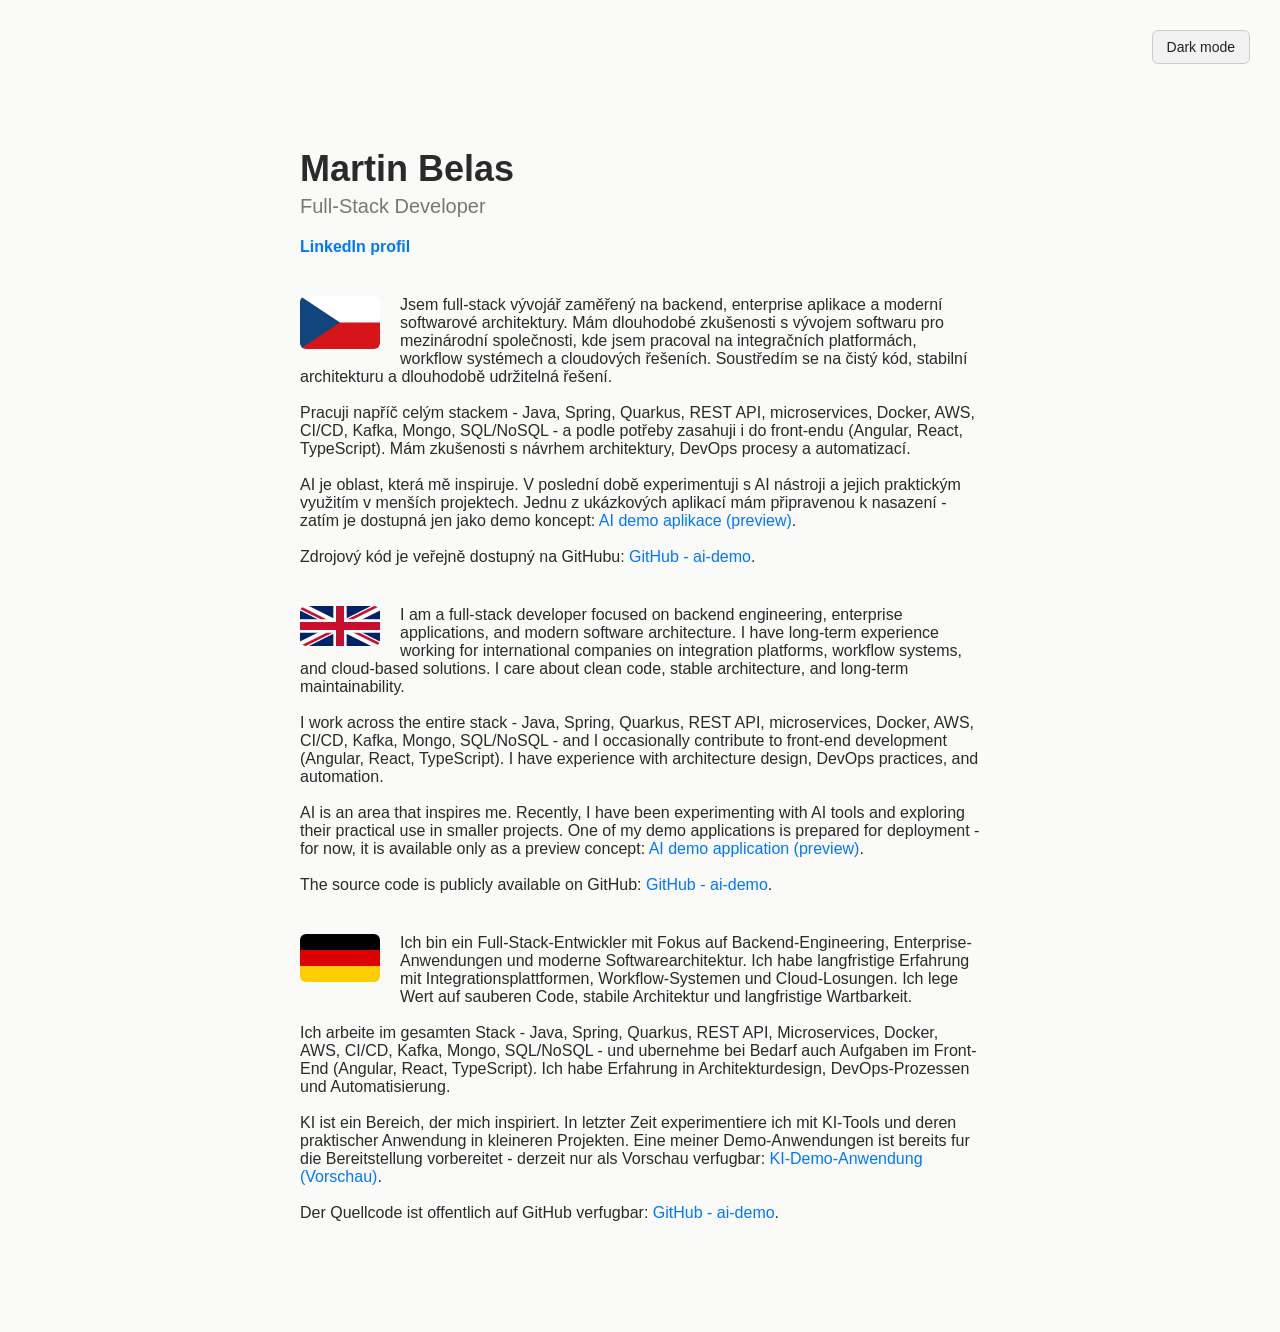
==== index.html @ 814b579e "Add professional portfolio website" ====
<!DOCTYPE html>
<html lang="cs">
<head>
    <meta charset="UTF-8">
    <title>Martin Belas - Full-Stack Developer</title>
    <link rel="stylesheet" href="style.css">
    <link rel="icon" href="img/favicon.png">
</head>
<body>

<div class="top-bar">
    <button id="theme-toggle">Dark mode</button>
</div>

<div class="container-min">

    <h1>Martin Belas</h1>
    <h2>Full-Stack Developer</h2>

    <p class="profile-link">
        <a href="https://www.linkedin.com/in/martinbelas/" target="_blank">LinkedIn profil</a>
    </p>

    <!-- Czech -->
    <div class="lang-block">
        <img src="img/cz.png" class="flag" alt="CZ">
        <p>
            Jsem full-stack vývojář zaměřený na backend, enterprise aplikace a moderní softwarové architektury.
            Mám dlouhodobé zkušenosti s vývojem softwaru pro mezinárodní společnosti, kde jsem pracoval na integračních platformách,
            workflow systémech a cloudových řešeních. Soustředím se na čistý kód, stabilní architekturu a dlouhodobě udržitelná řešení.

            <br><br>

            Pracuji napříč celým stackem - Java, Spring, Quarkus, REST API, microservices, Docker, AWS, CI/CD, Kafka, Mongo, SQL/NoSQL -
            a podle potřeby zasahuji i do front-endu (Angular, React, TypeScript). Mám zkušenosti s návrhem architektury,
            DevOps procesy a automatizací.

            <br><br>

            AI je oblast, která mě inspiruje. V poslední době experimentuji s AI nástroji a jejich praktickým využitím v menších projektech.
            Jednu z ukázkových aplikací mám připravenou k nasazení - zatím je dostupná jen jako demo koncept:
            <a href="https://ai-demo.martinbelas.com" target="_blank">AI demo aplikace (preview)</a>.

            <br><br>

            Zdrojový kód je veřejně dostupný na GitHubu:
            <a href="https://github.com/MartinBelas/ai-demo" target="_blank">GitHub - ai-demo</a>.
        </p>
    </div>

    <!-- English -->
    <div class="lang-block">
        <img src="img/en.png" class="flag" alt="EN">
        <p>
            I am a full-stack developer focused on backend engineering, enterprise applications, and modern software architecture.
            I have long-term experience working for international companies on integration platforms, workflow systems,
            and cloud-based solutions. I care about clean code, stable architecture, and long-term maintainability.

            <br><br>

            I work across the entire stack - Java, Spring, Quarkus, REST API, microservices, Docker, AWS, CI/CD, Kafka, Mongo, SQL/NoSQL -
            and I occasionally contribute to front-end development (Angular, React, TypeScript). I have experience with architecture design,
            DevOps practices, and automation.

            <br><br>

            AI is an area that inspires me. Recently, I have been experimenting with AI tools and exploring their practical use
            in smaller projects. One of my demo applications is prepared for deployment - for now, it is available only as a preview concept:
            <a href="https://ai-demo.martinbelas.com" target="_blank">AI demo application (preview)</a>.

            <br><br>

            The source code is publicly available on GitHub:
            <a href="https://github.com/MartinBelas/ai-demo" target="_blank">GitHub - ai-demo</a>.
        </p>
    </div>

    <!-- German -->
    <div class="lang-block">
        <img src="img/de.png" class="flag" alt="DE">
        <p>
            Ich bin ein Full-Stack-Entwickler mit Fokus auf Backend-Engineering, Enterprise-Anwendungen und moderne Softwarearchitektur.
            Ich habe langfristige Erfahrung mit Integrationsplattformen, Workflow-Systemen und Cloud-Losungen.
            Ich lege Wert auf sauberen Code, stabile Architektur und langfristige Wartbarkeit.

            <br><br>

            Ich arbeite im gesamten Stack - Java, Spring, Quarkus, REST API, Microservices, Docker, AWS, CI/CD, Kafka, Mongo, SQL/NoSQL -
            und ubernehme bei Bedarf auch Aufgaben im Front-End (Angular, React, TypeScript). Ich habe Erfahrung in Architekturdesign,
            DevOps-Prozessen und Automatisierung.

            <br><br>

            KI ist ein Bereich, der mich inspiriert. In letzter Zeit experimentiere ich mit KI-Tools und deren praktischer Anwendung
            in kleineren Projekten. Eine meiner Demo-Anwendungen ist bereits fur die Bereitstellung vorbereitet - derzeit nur als Vorschau verfugbar:
            <a href="https://ai-demo.martinbelas.com" target="_blank">KI-Demo-Anwendung (Vorschau)</a>.

            <br><br>

            Der Quellcode ist offentlich auf GitHub verfugbar:
            <a href="https://github.com/MartinBelas/ai-demo" target="_blank">GitHub - ai-demo</a>.
        </p>
    </div>

</div>

<script src="script.js"></script>
</body>
</html>
---- style.css ----
body {
    background: #FAFAF8;
    color: #2A2A2A;
    margin: 0;
    padding: 30px;
    font-family: Arial, sans-serif;
    transition: background 0.3s ease, color 0.3s ease;
}

/* Dark mode */
body.dark {
    background: #1E1E1E;
    color: #E6E6E6;
}

body.dark a {
    color: #4DA3FF;
}

body.dark h2 {
    color: #BBBBBB;
}

/* Top bar */
.top-bar {
    display: flex;
    justify-content: flex-end;
    margin-bottom: 20px;
}

/* Dark mode button */
#theme-toggle {
    background: #F2F2F2;
    color: #222;
    border: 1px solid #CCC;
    padding: 8px 14px;
    border-radius: 6px;
    cursor: pointer;
    font-size: 14px;
    transition: all 0.3s ease;
}

#theme-toggle:hover {
    background: #E6E6E6;
}

body.dark #theme-toggle {
    background: #333;
    color: #EEE;
    border-color: #555;
}

body.dark #theme-toggle:hover {
    background: #444;
}

/* Main container */
.container-min {
    max-width: 680px;
    margin: auto;
    padding: 40px 20px;
}

/* Headings */
h1 {
    font-size: 36px;
    margin-bottom: 0;
}

h2 {
    font-size: 20px;
    font-weight: 400;
    margin-top: 5px;
    margin-bottom: 20px;
    color: #777;
}

/* LinkedIn link */
.profile-link a {
    font-size: 16px;
    font-weight: 600;
    color: #0077FF;
    text-decoration: none;
}

.profile-link a:hover {
    opacity: 0.7;
}

/* Flags */
.flag {
    float: left;
    margin-right: 20px;
    margin-bottom: 10px;
    border-radius: 6px;

    opacity: 0;
    transform: translateX(-15px);
    animation: slideIn 0.6s ease-out forwards;
}

/* Language blocks */
.lang-block {
    margin: 40px 0;

    opacity: 0;
    transform: translateY(10px);
    animation: fadeIn 0.8s ease-out forwards;
    animation-delay: 0.2s;
}

/* Links */
a {
    color: #0077FF;
    text-decoration: none;
    transition: color 0.3s ease;
}

a:hover {
    opacity: 0.7;
}

/* Animations */
@keyframes fadeIn {
    to {
        opacity: 1;
        transform: translateY(0);
    }
}

@keyframes slideIn {
    to {
        opacity: 1;
        transform: translateX(0);
    }
}
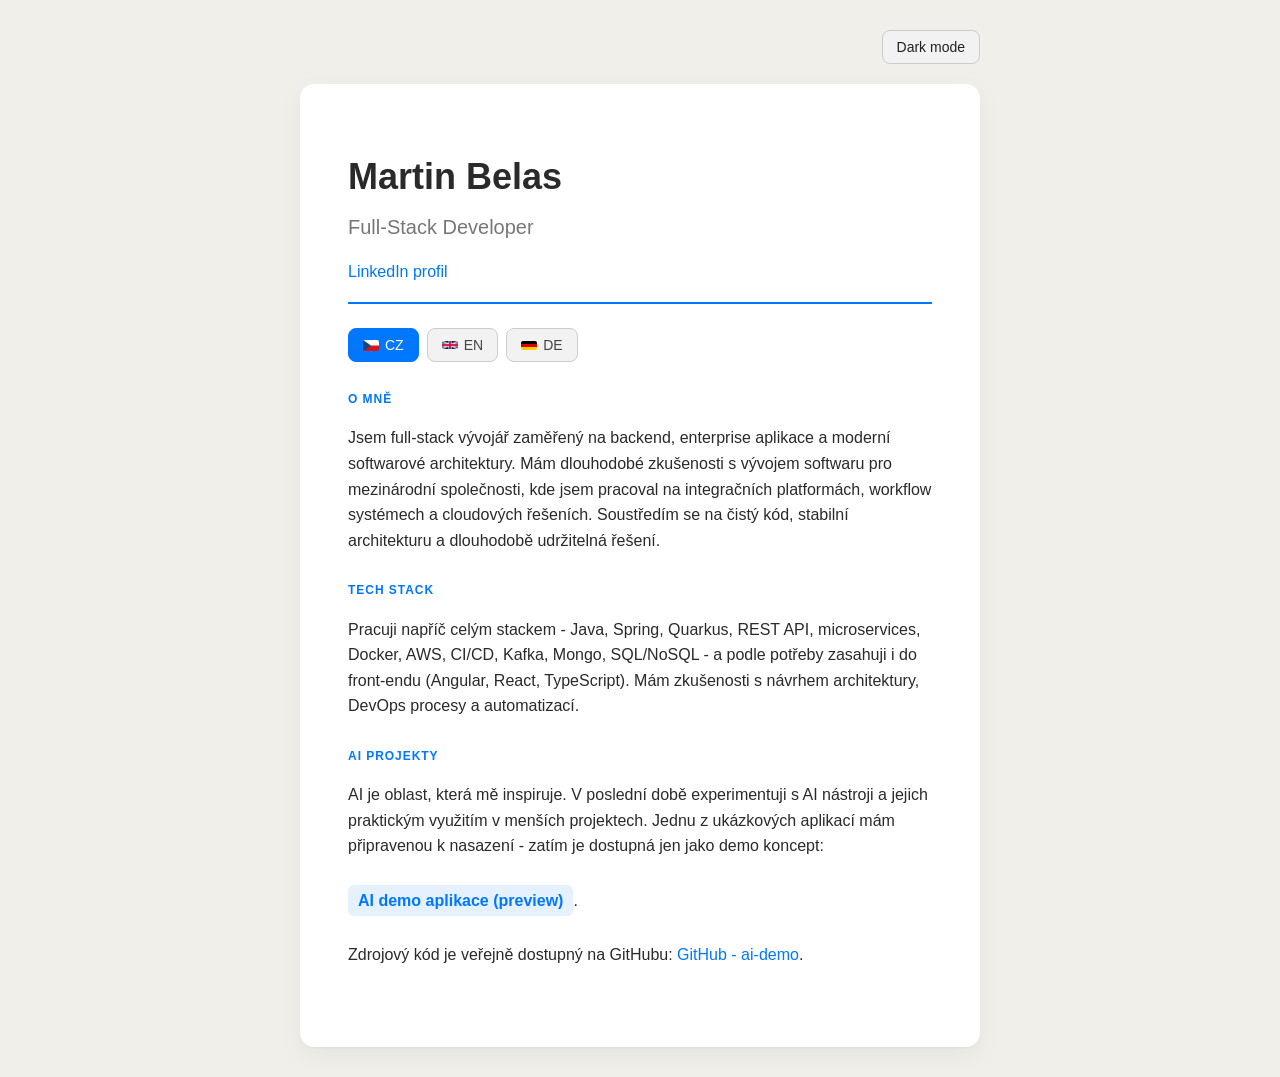
==== commit 3af7d0d9: "Improve mobile readability and visual polish Add missing viewport meta tag so mobile browsers render" ====
--- a/index.html
+++ b/index.html
@@ -2,6 +2,7 @@
 <html lang="cs">
 <head>
     <meta charset="UTF-8">
+    <meta name="viewport" content="width=device-width, initial-scale=1">
     <title>Martin Belas - Full-Stack Developer</title>
     <link rel="stylesheet" href="style.css">
     <link rel="icon" href="img/favicon.png">
@@ -21,85 +22,126 @@
         <a href="https://www.linkedin.com/in/martinbelas/" target="_blank">LinkedIn profil</a>
     </p>
 
+    <div class="title-accent"></div>
+
+    <div class="lang-switch" role="tablist" aria-label="Jazyk / Language / Sprache">
+        <button class="lang-btn active" data-lang="cs" role="tab" aria-selected="true">
+            <img src="img/cz.png" class="flag-icon" alt=""> CZ
+        </button>
+        <button class="lang-btn" data-lang="en" role="tab" aria-selected="false">
+            <img src="img/en.png" class="flag-icon" alt=""> EN
+        </button>
+        <button class="lang-btn" data-lang="de" role="tab" aria-selected="false">
+            <img src="img/de.png" class="flag-icon" alt=""> DE
+        </button>
+    </div>
+
     <!-- Czech -->
-    <div class="lang-block">
-        <img src="img/cz.png" class="flag" alt="CZ">
-        <p>
-            Jsem full-stack vývojář zaměřený na backend, enterprise aplikace a moderní softwarové architektury.
-            Mám dlouhodobé zkušenosti s vývojem softwaru pro mezinárodní společnosti, kde jsem pracoval na integračních platformách,
-            workflow systémech a cloudových řešeních. Soustředím se na čistý kód, stabilní architekturu a dlouhodobě udržitelná řešení.
+    <div class="lang-block" data-lang="cs">
+        <div class="content-section">
+            <h3 class="section-label">O mně</h3>
+            <p>
+                Jsem full-stack vývojář zaměřený na backend, enterprise aplikace a moderní softwarové architektury.
+                Mám dlouhodobé zkušenosti s vývojem softwaru pro mezinárodní společnosti, kde jsem pracoval na integračních platformách,
+                workflow systémech a cloudových řešeních. Soustředím se na čistý kód, stabilní architekturu a dlouhodobě udržitelná řešení.
+            </p>
+        </div>
 
-            <br><br>
+        <div class="content-section">
+            <h3 class="section-label">Tech stack</h3>
+            <p>
+                Pracuji napříč celým stackem - Java, Spring, Quarkus, REST API, microservices, Docker, AWS, CI/CD, Kafka, Mongo, SQL/NoSQL -
+                a podle potřeby zasahuji i do front-endu (Angular, React, TypeScript). Mám zkušenosti s návrhem architektury,
+                DevOps procesy a automatizací.
+            </p>
+        </div>
 
-            Pracuji napříč celým stackem - Java, Spring, Quarkus, REST API, microservices, Docker, AWS, CI/CD, Kafka, Mongo, SQL/NoSQL -
-            a podle potřeby zasahuji i do front-endu (Angular, React, TypeScript). Mám zkušenosti s návrhem architektury,
-            DevOps procesy a automatizací.
+        <div class="content-section">
+            <h3 class="section-label">AI projekty</h3>
+            <p>
+                AI je oblast, která mě inspiruje. V poslední době experimentuji s AI nástroji a jejich praktickým využitím v menších projektech.
+                Jednu z ukázkových aplikací mám připravenou k nasazení - zatím je dostupná jen jako demo koncept:
+                <br><br>
+                <a href="https://ai-demo.martinbelas.com" target="_blank" class="cta-link">AI demo aplikace (preview)</a>.
 
-            <br><br>
+                <br><br>
 
-            AI je oblast, která mě inspiruje. V poslední době experimentuji s AI nástroji a jejich praktickým využitím v menších projektech.
-            Jednu z ukázkových aplikací mám připravenou k nasazení - zatím je dostupná jen jako demo koncept:
-            <a href="https://ai-demo.martinbelas.com" target="_blank">AI demo aplikace (preview)</a>.
-
-            <br><br>
-
-            Zdrojový kód je veřejně dostupný na GitHubu:
-            <a href="https://github.com/MartinBelas/ai-demo" target="_blank">GitHub - ai-demo</a>.
-        </p>
+                Zdrojový kód je veřejně dostupný na GitHubu:
+                <a href="https://github.com/MartinBelas/ai-demo" target="_blank">GitHub - ai-demo</a>.
+            </p>
+        </div>
     </div>
 
     <!-- English -->
-    <div class="lang-block">
-        <img src="img/en.png" class="flag" alt="EN">
-        <p>
-            I am a full-stack developer focused on backend engineering, enterprise applications, and modern software architecture.
-            I have long-term experience working for international companies on integration platforms, workflow systems,
-            and cloud-based solutions. I care about clean code, stable architecture, and long-term maintainability.
+    <div class="lang-block" data-lang="en" hidden>
+        <div class="content-section">
+            <h3 class="section-label">About me</h3>
+            <p>
+                I am a full-stack developer focused on backend engineering, enterprise applications, and modern software architecture.
+                I have long-term experience working for international companies on integration platforms, workflow systems,
+                and cloud-based solutions. I care about clean code, stable architecture, and long-term maintainability.
+            </p>
+        </div>
 
-            <br><br>
+        <div class="content-section">
+            <h3 class="section-label">Tech stack</h3>
+            <p>
+                I work across the entire stack - Java, Spring, Quarkus, REST API, microservices, Docker, AWS, CI/CD, Kafka, Mongo, SQL/NoSQL -
+                and I occasionally contribute to front-end development (Angular, React, TypeScript). I have experience with architecture design,
+                DevOps practices, and automation.
+            </p>
+        </div>
 
-            I work across the entire stack - Java, Spring, Quarkus, REST API, microservices, Docker, AWS, CI/CD, Kafka, Mongo, SQL/NoSQL -
-            and I occasionally contribute to front-end development (Angular, React, TypeScript). I have experience with architecture design,
-            DevOps practices, and automation.
+        <div class="content-section">
+            <h3 class="section-label">AI projects</h3>
+            <p>
+                AI is an area that inspires me. Recently, I have been experimenting with AI tools and exploring their practical use
+                in smaller projects. One of my demo applications is prepared for deployment - for now, it is available only as a preview concept:
+                <br><br>
+                <a href="https://ai-demo.martinbelas.com" target="_blank" class="cta-link">AI demo application (preview)</a>.
 
-            <br><br>
+                <br><br>
 
-            AI is an area that inspires me. Recently, I have been experimenting with AI tools and exploring their practical use
-            in smaller projects. One of my demo applications is prepared for deployment - for now, it is available only as a preview concept:
-            <a href="https://ai-demo.martinbelas.com" target="_blank">AI demo application (preview)</a>.
-
-            <br><br>
-
-            The source code is publicly available on GitHub:
-            <a href="https://github.com/MartinBelas/ai-demo" target="_blank">GitHub - ai-demo</a>.
-        </p>
+                The source code is publicly available on GitHub:
+                <a href="https://github.com/MartinBelas/ai-demo" target="_blank">GitHub - ai-demo</a>.
+            </p>
+        </div>
     </div>
 
     <!-- German -->
-    <div class="lang-block">
-        <img src="img/de.png" class="flag" alt="DE">
-        <p>
-            Ich bin ein Full-Stack-Entwickler mit Fokus auf Backend-Engineering, Enterprise-Anwendungen und moderne Softwarearchitektur.
-            Ich habe langfristige Erfahrung mit Integrationsplattformen, Workflow-Systemen und Cloud-Losungen.
-            Ich lege Wert auf sauberen Code, stabile Architektur und langfristige Wartbarkeit.
+    <div class="lang-block" data-lang="de" hidden>
+        <div class="content-section">
+            <h3 class="section-label">Über mich</h3>
+            <p>
+                Ich bin ein Full-Stack-Entwickler mit Fokus auf Backend-Engineering, Enterprise-Anwendungen und moderne Softwarearchitektur.
+                Ich habe langfristige Erfahrung mit Integrationsplattformen, Workflow-Systemen und Cloud-Losungen.
+                Ich lege Wert auf sauberen Code, stabile Architektur und langfristige Wartbarkeit.
+            </p>
+        </div>
 
-            <br><br>
+        <div class="content-section">
+            <h3 class="section-label">Tech-Stack</h3>
+            <p>
+                Ich arbeite im gesamten Stack - Java, Spring, Quarkus, REST API, Microservices, Docker, AWS, CI/CD, Kafka, Mongo, SQL/NoSQL -
+                und ubernehme bei Bedarf auch Aufgaben im Front-End (Angular, React, TypeScript). Ich habe Erfahrung in Architekturdesign,
+                DevOps-Prozessen und Automatisierung.
+            </p>
+        </div>
 
-            Ich arbeite im gesamten Stack - Java, Spring, Quarkus, REST API, Microservices, Docker, AWS, CI/CD, Kafka, Mongo, SQL/NoSQL -
-            und ubernehme bei Bedarf auch Aufgaben im Front-End (Angular, React, TypeScript). Ich habe Erfahrung in Architekturdesign,
-            DevOps-Prozessen und Automatisierung.
+        <div class="content-section">
+            <h3 class="section-label">KI-Projekte</h3>
+            <p>
+                KI ist ein Bereich, der mich inspiriert. In letzter Zeit experimentiere ich mit KI-Tools und deren praktischer Anwendung
+                in kleineren Projekten. Eine meiner Demo-Anwendungen ist bereits fur die Bereitstellung vorbereitet - derzeit nur als Vorschau verfugbar:
+                <br><br>
+                <a href="https://ai-demo.martinbelas.com" target="_blank" class="cta-link">KI-Demo-Anwendung (Vorschau)</a>.
 
-            <br><br>
+                <br><br>
 
-            KI ist ein Bereich, der mich inspiriert. In letzter Zeit experimentiere ich mit KI-Tools und deren praktischer Anwendung
-            in kleineren Projekten. Eine meiner Demo-Anwendungen ist bereits fur die Bereitstellung vorbereitet - derzeit nur als Vorschau verfugbar:
-            <a href="https://ai-demo.martinbelas.com" target="_blank">KI-Demo-Anwendung (Vorschau)</a>.
-
-            <br><br>
-
-            Der Quellcode ist offentlich auf GitHub verfugbar:
-            <a href="https://github.com/MartinBelas/ai-demo" target="_blank">GitHub - ai-demo</a>.
-        </p>
+                Der Quellcode ist offentlich auf GitHub verfugbar:
+                <a href="https://github.com/MartinBelas/ai-demo" target="_blank">GitHub - ai-demo</a>.
+            </p>
+        </div>
     </div>
 
 </div>
--- a/style.css
+++ b/style.css
@@ -1,15 +1,26 @@
+*, *::before, *::after {
+    box-sizing: border-box;
+}
+
 body {
-    background: #FAFAF8;
+    background: #F0EFEA;
     color: #2A2A2A;
     margin: 0;
     padding: 30px;
     font-family: Arial, sans-serif;
+    line-height: 1.6;
     transition: background 0.3s ease, color 0.3s ease;
+}
+
+@media (max-width: 480px) {
+    body {
+        padding: 16px;
+    }
 }
 
 /* Dark mode */
 body.dark {
-    background: #1E1E1E;
+    background: #161616;
     color: #E6E6E6;
 }
 
@@ -25,7 +36,8 @@
 .top-bar {
     display: flex;
     justify-content: flex-end;
-    margin-bottom: 20px;
+    max-width: 680px;
+    margin: 0 auto 20px;
 }
 
 /* Dark mode button */
@@ -34,7 +46,7 @@
     color: #222;
     border: 1px solid #CCC;
     padding: 8px 14px;
-    border-radius: 6px;
+    border-radius: 8px;
     cursor: pointer;
     font-size: 14px;
     transition: all 0.3s ease;
@@ -58,7 +70,23 @@
 .container-min {
     max-width: 680px;
     margin: auto;
-    padding: 40px 20px;
+    padding: 40px 48px;
+    background: #FFFFFF;
+    border-radius: 14px;
+    box-shadow: 0 1px 2px rgba(0, 0, 0, 0.04), 0 8px 24px rgba(0, 0, 0, 0.05);
+    transition: background 0.3s ease, box-shadow 0.3s ease;
+}
+
+body.dark .container-min {
+    background: #212121;
+    box-shadow: 0 1px 2px rgba(0, 0, 0, 0.3), 0 8px 24px rgba(0, 0, 0, 0.35);
+}
+
+@media (max-width: 480px) {
+    .container-min {
+        padding: 28px 20px;
+        border-radius: 10px;
+    }
 }
 
 /* Headings */
@@ -71,14 +99,43 @@
     font-size: 20px;
     font-weight: 400;
     margin-top: 5px;
-    margin-bottom: 20px;
+    margin-bottom: 0;
     color: #777;
+}
+
+/* Accent stripe under the title */
+.title-accent {
+    width: 100%;
+    height: 2px;
+    margin: 18px 0 22px;
+    background: #0077FF;
+}
+
+body.dark .title-accent {
+    background: #4DA3FF;
+}
+
+/* Section labels */
+.content-section {
+    margin: 28px 0;
+}
+
+.section-label {
+    font-size: 12px;
+    font-weight: 700;
+    text-transform: uppercase;
+    letter-spacing: 0.08em;
+    color: #0077FF;
+    margin: 0 0 8px;
+}
+
+body.dark .section-label {
+    color: #4DA3FF;
 }
 
 /* LinkedIn link */
 .profile-link a {
     font-size: 16px;
-    font-weight: 600;
     color: #0077FF;
     text-decoration: none;
 }
@@ -87,26 +144,80 @@
     opacity: 0.7;
 }
 
-/* Flags */
-.flag {
-    float: left;
-    margin-right: 20px;
-    margin-bottom: 10px;
-    border-radius: 6px;
-
-    opacity: 0;
-    transform: translateX(-15px);
-    animation: slideIn 0.6s ease-out forwards;
+/* Language switch */
+.lang-switch {
+    display: flex;
+    gap: 8px;
+    margin: 24px 0 8px;
+}
+
+.lang-btn {
+    display: inline-flex;
+    align-items: center;
+    gap: 6px;
+    background: #F2F2F2;
+    color: #444;
+    border: 1px solid #CCC;
+    padding: 8px 14px;
+    border-radius: 8px;
+    cursor: pointer;
+    font-size: 14px;
+    transition: all 0.3s ease;
+}
+
+.lang-btn:hover {
+    background: #E6E6E6;
+}
+
+.lang-btn.active {
+    background: #0077FF;
+    border-color: #0077FF;
+    color: #fff;
+}
+
+.flag-icon {
+    width: 16px;
+    height: auto;
+    border-radius: 2px;
+    vertical-align: middle;
+}
+
+body.dark .lang-btn {
+    background: #333;
+    color: #EEE;
+    border-color: #555;
+}
+
+body.dark .lang-btn:hover {
+    background: #444;
+}
+
+body.dark .lang-btn.active {
+    background: #4DA3FF;
+    border-color: #4DA3FF;
+    color: #1E1E1E;
 }
 
 /* Language blocks */
 .lang-block {
-    margin: 40px 0;
+    margin: 24px 0 40px;
 
     opacity: 0;
     transform: translateY(10px);
-    animation: fadeIn 0.8s ease-out forwards;
-    animation-delay: 0.2s;
+    animation: fadeIn 0.5s ease-out forwards;
+}
+
+/* CTA link */
+.cta-link {
+    display: inline-block;
+    padding: 3px 10px;
+    background: rgba(0, 119, 255, 0.1);
+    border-radius: 6px;
+    font-weight: 600;
+}
+
+body.dark .cta-link {
+    background: rgba(77, 163, 255, 0.15);
 }
 
 /* Links */
@@ -127,10 +238,3 @@
         transform: translateY(0);
     }
 }
-
-@keyframes slideIn {
-    to {
-        opacity: 1;
-        transform: translateX(0);
-    }
-}
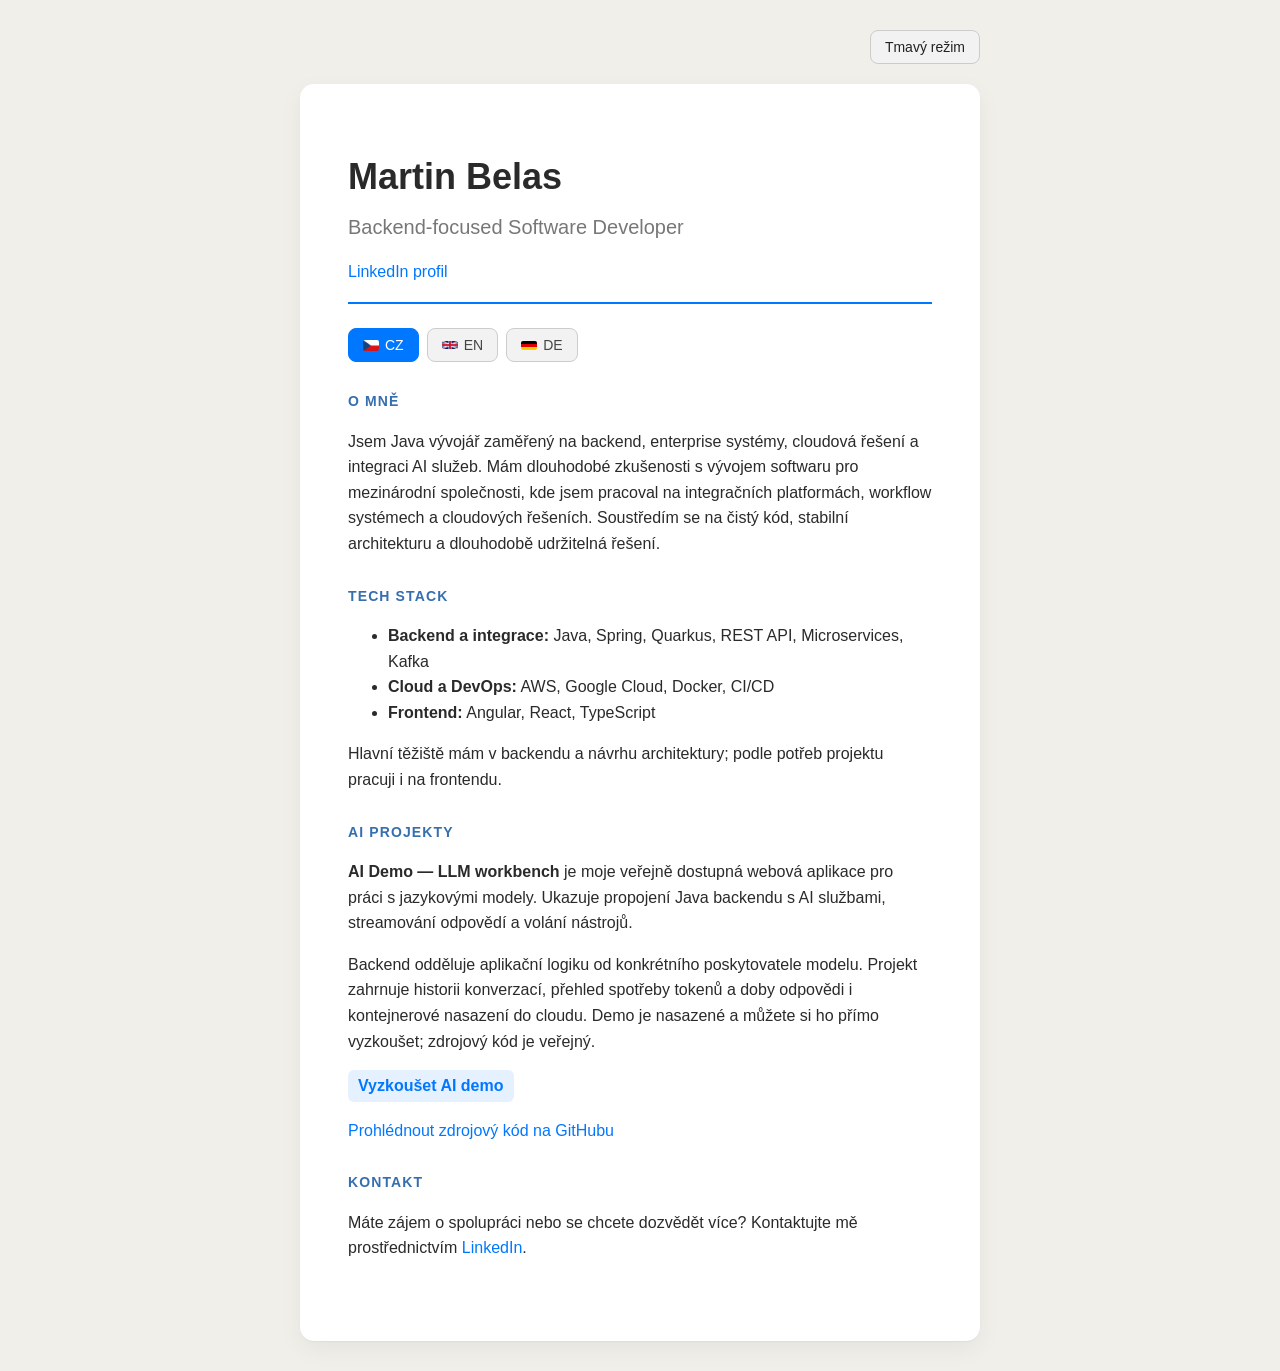
==== commit 14ebec52: "Refine developer profile, tech stack and AI demo content" ====
--- a/index.html
+++ b/index.html
@@ -3,20 +3,40 @@
 <head>
     <meta charset="UTF-8">
     <meta name="viewport" content="width=device-width, initial-scale=1">
-    <title>Martin Belas - Full-Stack Developer</title>
+    <title>Martin Belas - Software Developer</title>
+    <meta name="description" content="Martin Belas — Java vývojář zaměřený na backend, enterprise systémy, cloudová řešení a integraci AI služeb. Vyzkoušejte AI demo a spojte se přes LinkedIn.">
+    <link rel="canonical" href="https://martinbelas.com/">
+    <meta property="og:type" content="profile">
+    <meta property="og:title" content="Martin Belas - Backend-focused Software Developer">
+    <meta property="og:description" content="Java vývojář zaměřený na backend, enterprise systémy, cloudová řešení a integraci AI služeb. AI demo a kontakt pro spolupráci.">
+    <meta property="og:url" content="https://martinbelas.com/">
+    <meta property="og:site_name" content="Martin Belas">
+    <meta property="og:locale" content="cs_CZ">
+    <meta property="profile:first_name" content="Martin">
+    <meta property="profile:last_name" content="Belas">
+    <script type="application/ld+json">
+    {
+        "@context": "https://schema.org",
+        "@type": "Person",
+        "name": "Martin Belas",
+        "url": "https://martinbelas.com/",
+        "jobTitle": "Backend-focused Software Developer",
+        "sameAs": ["https://www.linkedin.com/in/martinbelas/"]
+    }
+    </script>
     <link rel="stylesheet" href="style.css">
     <link rel="icon" href="img/favicon.png">
 </head>
 <body>
 
 <div class="top-bar">
-    <button id="theme-toggle">Dark mode</button>
+    <button id="theme-toggle">Tmavý režim</button>
 </div>
 
 <div class="container-min">
 
     <h1>Martin Belas</h1>
-    <h2>Full-Stack Developer</h2>
+    <h2>Backend-focused Software Developer</h2>
 
     <p class="profile-link">
         <a href="https://www.linkedin.com/in/martinbelas/" target="_blank">LinkedIn profil</a>
@@ -41,7 +61,7 @@
         <div class="content-section">
             <h3 class="section-label">O mně</h3>
             <p>
-                Jsem full-stack vývojář zaměřený na backend, enterprise aplikace a moderní softwarové architektury.
+                Jsem Java vývojář zaměřený na backend, enterprise systémy, cloudová řešení a integraci AI služeb.
                 Mám dlouhodobé zkušenosti s vývojem softwaru pro mezinárodní společnosti, kde jsem pracoval na integračních platformách,
                 workflow systémech a cloudových řešeních. Soustředím se na čistý kód, stabilní architekturu a dlouhodobě udržitelná řešení.
             </p>
@@ -49,25 +69,33 @@
 
         <div class="content-section">
             <h3 class="section-label">Tech stack</h3>
-            <p>
-                Pracuji napříč celým stackem - Java, Spring, Quarkus, REST API, microservices, Docker, AWS, CI/CD, Kafka, Mongo, SQL/NoSQL -
-                a podle potřeby zasahuji i do front-endu (Angular, React, TypeScript). Mám zkušenosti s návrhem architektury,
-                DevOps procesy a automatizací.
-            </p>
+            <ul>
+                <li><strong>Backend a integrace:</strong> Java, Spring, Quarkus, REST API, Microservices, Kafka</li>
+                <li><strong>Cloud a DevOps:</strong> AWS, Google Cloud, Docker, CI/CD</li>
+                <li><strong>Frontend:</strong> Angular, React, TypeScript</li>
+            </ul>
+            <p>Hlavní těžiště mám v backendu a návrhu architektury; podle potřeb projektu pracuji i na frontendu.</p>
         </div>
 
         <div class="content-section">
             <h3 class="section-label">AI projekty</h3>
             <p>
-                AI je oblast, která mě inspiruje. V poslední době experimentuji s AI nástroji a jejich praktickým využitím v menších projektech.
-                Jednu z ukázkových aplikací mám připravenou k nasazení - zatím je dostupná jen jako demo koncept:
-                <br><br>
-                <a href="https://ai-demo.martinbelas.com" target="_blank" class="cta-link">AI demo aplikace (preview)</a>.
-
-                <br><br>
-
-                Zdrojový kód je veřejně dostupný na GitHubu:
-                <a href="https://github.com/MartinBelas/ai-demo" target="_blank">GitHub - ai-demo</a>.
+                <strong>AI Demo — LLM workbench</strong> je moje veřejně dostupná webová aplikace pro práci s jazykovými modely. Ukazuje propojení Java backendu s AI službami, streamování odpovědí a volání nástrojů.
+            </p>
+            <p>
+                Backend odděluje aplikační logiku od konkrétního poskytovatele modelu. Projekt zahrnuje historii konverzací, přehled spotřeby tokenů a doby odpovědi i kontejnerové nasazení do cloudu. Demo je nasazené a můžete si ho přímo vyzkoušet; zdrojový kód je veřejný.
+            </p>
+            <p>
+                <a href="https://ai-demo.martinbelas.com" target="_blank" class="cta-link">Vyzkoušet AI demo</a>
+            </p>
+            <p>
+                <a href="https://github.com/MartinBelas/ai-demo" target="_blank">Prohlédnout zdrojový kód na GitHubu</a>
+            </p>
+        </div>
+        <div class="content-section">
+            <h3 class="section-label">Kontakt</h3>
+            <p>Máte zájem o spolupráci nebo se chcete dozvědět více? Kontaktujte mě prostřednictvím
+                <a href="https://www.linkedin.com/in/martinbelas/" target="_blank" rel="noopener noreferrer">LinkedIn</a>.
             </p>
         </div>
     </div>
@@ -77,7 +105,7 @@
         <div class="content-section">
             <h3 class="section-label">About me</h3>
             <p>
-                I am a full-stack developer focused on backend engineering, enterprise applications, and modern software architecture.
+                I am a Java developer focused on backend development, enterprise systems, cloud solutions and AI service integration.
                 I have long-term experience working for international companies on integration platforms, workflow systems,
                 and cloud-based solutions. I care about clean code, stable architecture, and long-term maintainability.
             </p>
@@ -85,25 +113,33 @@
 
         <div class="content-section">
             <h3 class="section-label">Tech stack</h3>
-            <p>
-                I work across the entire stack - Java, Spring, Quarkus, REST API, microservices, Docker, AWS, CI/CD, Kafka, Mongo, SQL/NoSQL -
-                and I occasionally contribute to front-end development (Angular, React, TypeScript). I have experience with architecture design,
-                DevOps practices, and automation.
-            </p>
+            <ul>
+                <li><strong>Backend &amp; integration:</strong> Java, Spring, Quarkus, REST API, Microservices, Kafka</li>
+                <li><strong>Cloud &amp; DevOps:</strong> AWS, Google Cloud, Docker, CI/CD</li>
+                <li><strong>Frontend:</strong> Angular, React, TypeScript</li>
+            </ul>
+            <p>My core focus is backend engineering and architecture, with frontend contributions as the project requires.</p>
         </div>
 
         <div class="content-section">
             <h3 class="section-label">AI projects</h3>
             <p>
-                AI is an area that inspires me. Recently, I have been experimenting with AI tools and exploring their practical use
-                in smaller projects. One of my demo applications is prepared for deployment - for now, it is available only as a preview concept:
-                <br><br>
-                <a href="https://ai-demo.martinbelas.com" target="_blank" class="cta-link">AI demo application (preview)</a>.
-
-                <br><br>
-
-                The source code is publicly available on GitHub:
-                <a href="https://github.com/MartinBelas/ai-demo" target="_blank">GitHub - ai-demo</a>.
+                <strong>AI Demo — LLM workbench</strong> is my publicly available web application for interacting with language models. It demonstrates Java backend integration with AI services, streaming responses and tool calling.
+            </p>
+            <p>
+                The backend keeps application logic independent of the model provider. The project includes conversation history, token usage and response-time reporting, and containerized cloud deployment. The demo is live and ready to try, with the source code publicly available.
+            </p>
+            <p>
+                <a href="https://ai-demo.martinbelas.com" target="_blank" class="cta-link">Try the AI demo</a>
+            </p>
+            <p>
+                <a href="https://github.com/MartinBelas/ai-demo" target="_blank">Explore the source code on GitHub</a>
+            </p>
+        </div>
+        <div class="content-section">
+            <h3 class="section-label">Contact</h3>
+            <p>Interested in working together or want to learn more? Get in touch via
+                <a href="https://www.linkedin.com/in/martinbelas/" target="_blank" rel="noopener noreferrer">LinkedIn</a>.
             </p>
         </div>
     </div>
@@ -113,33 +149,41 @@
         <div class="content-section">
             <h3 class="section-label">Über mich</h3>
             <p>
-                Ich bin ein Full-Stack-Entwickler mit Fokus auf Backend-Engineering, Enterprise-Anwendungen und moderne Softwarearchitektur.
-                Ich habe langfristige Erfahrung mit Integrationsplattformen, Workflow-Systemen und Cloud-Losungen.
-                Ich lege Wert auf sauberen Code, stabile Architektur und langfristige Wartbarkeit.
+                Ich bin Java-Entwickler mit Fokus auf Backend-Entwicklung, Enterprise-Systeme, Cloud-Lösungen und die Integration von KI-Diensten.
+                Ich verfüge über langjährige Erfahrung in der Softwareentwicklung für internationale Unternehmen, insbesondere mit Integrationsplattformen, Workflow-Systemen und Cloud-Lösungen.
+                Ich lege Wert auf sauberen Code, eine stabile Architektur und langfristige Wartbarkeit.
             </p>
         </div>
 
         <div class="content-section">
             <h3 class="section-label">Tech-Stack</h3>
-            <p>
-                Ich arbeite im gesamten Stack - Java, Spring, Quarkus, REST API, Microservices, Docker, AWS, CI/CD, Kafka, Mongo, SQL/NoSQL -
-                und ubernehme bei Bedarf auch Aufgaben im Front-End (Angular, React, TypeScript). Ich habe Erfahrung in Architekturdesign,
-                DevOps-Prozessen und Automatisierung.
-            </p>
+            <ul>
+                <li><strong>Backend &amp; Integration:</strong> Java, Spring, Quarkus, REST API, Microservices, Kafka</li>
+                <li><strong>Cloud &amp; DevOps:</strong> AWS, Google Cloud, Docker, CI/CD</li>
+                <li><strong>Frontend:</strong> Angular, React, TypeScript</li>
+            </ul>
+            <p>Mein Schwerpunkt liegt auf Backend-Entwicklung und Softwarearchitektur; bei Bedarf übernehme ich auch Aufgaben im Frontend.</p>
         </div>
 
         <div class="content-section">
             <h3 class="section-label">KI-Projekte</h3>
             <p>
-                KI ist ein Bereich, der mich inspiriert. In letzter Zeit experimentiere ich mit KI-Tools und deren praktischer Anwendung
-                in kleineren Projekten. Eine meiner Demo-Anwendungen ist bereits fur die Bereitstellung vorbereitet - derzeit nur als Vorschau verfugbar:
-                <br><br>
-                <a href="https://ai-demo.martinbelas.com" target="_blank" class="cta-link">KI-Demo-Anwendung (Vorschau)</a>.
-
-                <br><br>
-
-                Der Quellcode ist offentlich auf GitHub verfugbar:
-                <a href="https://github.com/MartinBelas/ai-demo" target="_blank">GitHub - ai-demo</a>.
+                <strong>AI Demo — LLM workbench</strong> ist meine öffentlich zugängliche Webanwendung für die Interaktion mit Sprachmodellen. Sie demonstriert die Anbindung eines Java-Backends an KI-Dienste, das Streaming von Antworten und Tool-Aufrufe.
+            </p>
+            <p>
+                Das Backend trennt die Anwendungslogik vom jeweiligen Modellanbieter. Das Projekt umfasst einen Gesprächsverlauf, Angaben zum Tokenverbrauch und zur Antwortzeit sowie eine containerbasierte Bereitstellung in der Cloud. Die Demo ist online und kann direkt ausprobiert werden; der Quellcode ist öffentlich verfügbar.
+            </p>
+            <p>
+                <a href="https://ai-demo.martinbelas.com" target="_blank" class="cta-link">KI-Demo ausprobieren</a>
+            </p>
+            <p>
+                <a href="https://github.com/MartinBelas/ai-demo" target="_blank">Quellcode auf GitHub ansehen</a>
+            </p>
+        </div>
+        <div class="content-section">
+            <h3 class="section-label">Kontakt</h3>
+            <p>Haben Sie Interesse an einer Zusammenarbeit oder möchten Sie mehr erfahren? Kontaktieren Sie mich über
+                <a href="https://www.linkedin.com/in/martinbelas/" target="_blank" rel="noopener noreferrer">LinkedIn</a>.
             </p>
         </div>
     </div>
--- a/style.css
+++ b/style.css
@@ -121,16 +121,16 @@
 }
 
 .section-label {
-    font-size: 12px;
+    font-size: 14px;
     font-weight: 700;
     text-transform: uppercase;
     letter-spacing: 0.08em;
-    color: #0077FF;
+    color: #366FAF;
     margin: 0 0 8px;
 }
 
 body.dark .section-label {
-    color: #4DA3FF;
+    color: #8BB8EB;
 }
 
 /* LinkedIn link */
